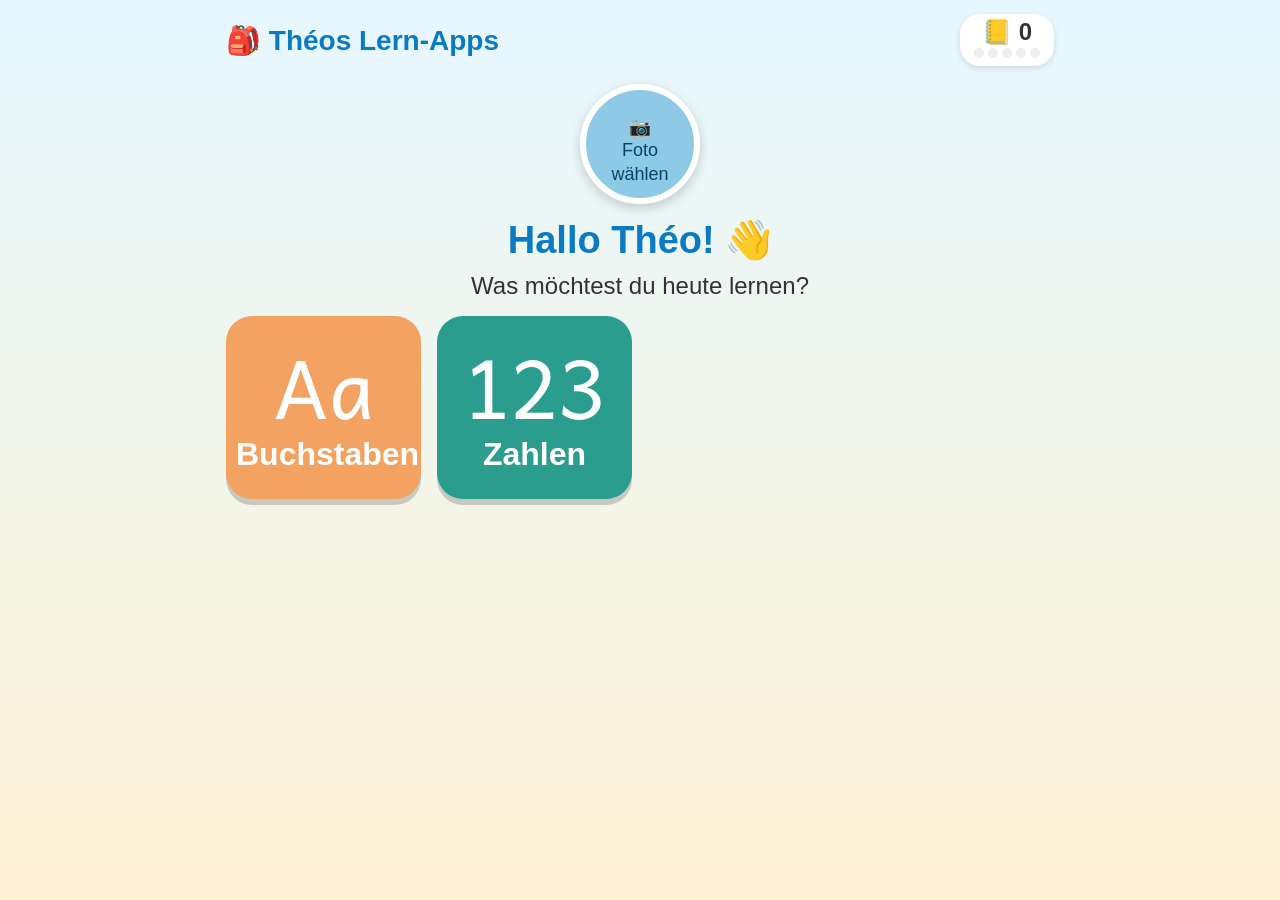
==== index.html @ d90fa085 "Théos Lern-Apps: Buchstaben und Zahlen Startseite, gemeinsames Sammelalbum (alle 5 richtigen ein Sti" ====
<!DOCTYPE html>
<html lang="de">
<head>
  <meta charset="UTF-8">
  <meta name="viewport" content="width=device-width, initial-scale=1.0, user-scalable=no">
  <meta name="apple-mobile-web-app-capable" content="yes">
  <meta name="apple-mobile-web-app-title" content="Théo">
  <title>Théos Lern-Apps</title>
  <link rel="preconnect" href="https://fonts.googleapis.com">
  <link rel="preconnect" href="https://fonts.gstatic.com" crossorigin>
  <link href="https://fonts.googleapis.com/css2?family=Andika:wght@400;700&display=swap" rel="stylesheet">
  <link rel="stylesheet" href="gemeinsam.css">
  <style>
    .karte { text-decoration: none; display: block; padding: 26px 10px 22px; }
    .karte .bild { font-size: 80px; }
    .karte .name { font-size: 32px; }
    .karte.buchstaben { background: #f4a261; }
    .karte.zahlen { background: #2a9d8f; }
  </style>
</head>
<body>
  <div class="kopf">
    <h1>🎒 Théos Lern-Apps</h1>
    <button class="album-knopf" id="albumKnopf" aria-label="Sammelalbum">
      <span class="album-zahl">📒 <span id="albumZahl">0</span></span>
      <span class="album-punkte" id="albumPunkte"></span>
    </button>
  </div>
  <div class="seite">
    <div class="begruessung">
      <label class="foto">
        <img id="foto" alt="Foto">
        <span id="fotoHinweis">📷<br>Foto<br>wählen</span>
        <input type="file" id="fotoWahl" accept="image/*" style="display:none">
      </label>
      <h2>Hallo <span id="name"></span>! <span class="winken">👋</span></h2>
      <div class="serie" id="serie" hidden></div>
    </div>
    <p class="frage">Was möchtest du heute lernen?</p>
    <div class="raster">
      <a class="karte buchstaben" href="buchstaben/"><span class="bild schrift">Aa</span><span class="name">Buchstaben</span></a>
      <a class="karte zahlen" href="zahlen/"><span class="bild schrift">123</span><span class="name">Zahlen</span></a>
    </div>
  </div>
  <div id="stickerPlus"></div>
  <dialog id="album"></dialog>
  <script src="gemeinsam.js"></script>
  <script>
    fotoEinrichten();
    albumEinrichten();
  </script>
</body>
</html>
---- gemeinsam.css ----
/* ================= GEMEINSAMES AUSSEHEN für Théos Apps =================
   Gleicher Stil wie Rémis Apps, aber grösser und mit weniger Text. */
* { box-sizing: border-box; }
[hidden] { display: none !important; }

body {
  margin: 0;
  font-family: "Trebuchet MS", Arial, sans-serif;
  background: linear-gradient(#e6f7ff, #fff3d6);
  min-height: 100vh;
  color: #333;
  text-align: center;
  -webkit-user-select: none;
  user-select: none;
  -webkit-touch-callout: none;
}
button { font-family: inherit; cursor: pointer; touch-action: manipulation; color: inherit; }

/* Schulschrift für Buchstaben und Zahlen (einstöckiges a wie in der Schule) */
.schrift { font-family: "Andika", "Trebuchet MS", Arial, sans-serif; }

/* Kopfzeile */
.kopf { display: flex; justify-content: space-between; align-items: center; padding: 14px 16px; max-width: 860px; margin: 0 auto; }
h1 { margin: 0; font-size: 28px; color: #0a7bc2; }

/* Begrüssung mit Foto */
.begruessung { margin: 4px 0 10px; }
.foto { display: inline-block; width: 120px; height: 120px; border-radius: 50%; border: 6px solid white;
        box-shadow: 0 4px 12px rgba(0,0,0,.18); background: #8ecae6; overflow: hidden; cursor: pointer;
        animation: reinhuepfen .8s ease-out; }
.foto img { width: 100%; height: 100%; object-fit: cover; display: none; }
.foto span { display: block; padding-top: 26px; font-size: 18px; color: #04466b; line-height: 1.3; }
.begruessung h2 { font-size: 38px; margin: 10px 0 0; color: #0a7bc2; }
.winken { display: inline-block; animation: winken 1.2s ease-in-out 2; transform-origin: 70% 70%; }
@keyframes reinhuepfen { 0% { transform: scale(.3); opacity: 0; } 70% { transform: scale(1.1); opacity: 1; } 100% { transform: scale(1); } }
@keyframes winken { 0%,100% { transform: rotate(0); } 25% { transform: rotate(20deg); } 75% { transform: rotate(-10deg); } }
.serie { display: inline-block; font-size: 18px; font-weight: bold; color: #c44900; background: #fff1e0;
         border-radius: 16px; padding: 4px 14px; margin-top: 8px; }

/* Startseite: grosse Karten */
.seite { padding: 0 16px 30px; max-width: 860px; margin: 0 auto; }
.frage { font-size: 24px; margin: 6px 0 16px; }
.raster { display: grid; grid-template-columns: repeat(auto-fill, minmax(180px, 1fr)); gap: 16px; }
.karte { border: none; border-radius: 26px; padding: 18px 10px 16px; color: white; box-shadow: 0 6px 0 rgba(0,0,0,.18); }
.karte:active { transform: translateY(5px); box-shadow: 0 1px 0 rgba(0,0,0,.18); }
.karte .bild { font-size: 56px; display: block; line-height: 1.1; }
.karte .name { font-size: 26px; font-weight: bold; display: block; margin: 6px 0 4px; }
.karte .stand { font-size: 18px; display: block; letter-spacing: 2px; }

/* Spielseite */
.spiel { display: none; padding: 0 16px 30px; max-width: 640px; margin: 0 auto; }
.leiste { display: flex; justify-content: space-between; align-items: center; margin-bottom: 8px; }
.knopf-klein { background: white; border: none; border-radius: 16px; font-size: 20px; padding: 10px 16px;
               box-shadow: 0 3px 0 #d6d6d6; }
.knopf-klein:active { transform: translateY(3px); box-shadow: none; }
.vorlesen { font-size: 30px; padding: 6px 16px; }

.aufgabe-bild { font-size: 110px; line-height: 1.15; margin: 4px 0; min-height: 126px; }
.aufgabe-text { font-size: 24px; color: #555; min-height: 32px; margin: 4px 0 14px; }

/* Antwort-Knöpfe: höchstens drei, gross */
.antworten { display: grid; grid-template-columns: repeat(3, 1fr); gap: 16px; max-width: 560px; margin: 0 auto; }
.antwort { font-size: 64px; padding: 14px 0 18px; border: none; border-radius: 26px; background: white;
           box-shadow: 0 6px 0 #d9d9d9; line-height: 1.1; }
.antwort:active { transform: translateY(5px); box-shadow: 0 1px 0 #d9d9d9; }
.antwort.richtig { background: #06d6a0; color: white; box-shadow: 0 6px 0 #04a57b; animation: huepfen .5s; }
.antwort.weg { opacity: .3; animation: wackeln .4s; pointer-events: none; }
@keyframes huepfen { 0%,100% { transform: scale(1); } 50% { transform: scale(1.15); } }
@keyframes wackeln { 0%,100% { transform: translateX(0); } 25% { transform: translateX(-8px); } 75% { transform: translateX(8px); } }

.rueckmeldung { font-size: 28px; font-weight: bold; color: #06a77d; min-height: 40px; margin: 14px 0 2px; }
.bis-sticker { font-size: 17px; color: #777; margin: 6px 0; }
.bis-sticker i { display: inline-block; width: 16px; height: 16px; border-radius: 50%; background: #e6e6e6; margin: 0 3px; vertical-align: -2px; }
.bis-sticker i.voll { background: #ffb703; }

/* Nachfahren */
.nachfahr-box { position: relative; width: min(78vw, 380px); height: min(78vw, 380px); margin: 0 auto;
                background: white; border-radius: 28px; box-shadow: 0 4px 14px rgba(0,0,0,.08); }
.nachfahr-box canvas { width: 100%; height: 100%; touch-action: none; display: block; border-radius: 28px; }
.nachfahr-knoepfe { margin-top: 14px; display: flex; gap: 12px; justify-content: center; }

.zuruecksetzen { margin-top: 30px; background: none; border: none; color: #999; font-size: 14px; text-decoration: underline; }

/* ---------- Sammelalbum (gleich wie bei Rémi, aber Théos eigenes) ---------- */
.album-knopf { display: flex; flex-direction: column; align-items: center; gap: 4px; background: white; border: none;
               border-radius: 20px; padding: 6px 14px 8px; box-shadow: 0 2px 6px rgba(0,0,0,.12); color: #333; }
.album-knopf:active { transform: translateY(2px); }
.album-knopf.landet { animation: landen .5s ease-out; }
@keyframes landen { 0% { transform: scale(1); } 40% { transform: scale(1.25); } 100% { transform: scale(1); } }
.album-zahl { font-size: 24px; font-weight: bold; line-height: 1; }
.album-punkte { display: flex; gap: 4px; }
.album-punkte i { width: 10px; height: 10px; border-radius: 50%; background: #eee; display: block; transition: background .3s; }
.album-punkte i.voll { background: #ffb703; }

#stickerPlus { position: fixed; top: 42%; left: 50%; z-index: 50; pointer-events: none; display: none; background: white;
               border-radius: 28px; padding: 18px 30px 16px; min-width: 230px; box-shadow: 0 10px 30px rgba(0,0,0,.22); border: 5px solid #ffd166; }
#stickerPlus.gold { border-color: #f5b700; background: linear-gradient(#fffbe6, #fff1b8); }
#stickerPlus .s-titel { font-size: 24px; font-weight: bold; color: #0a7bc2; }
#stickerPlus .s-bild { font-size: 120px; line-height: 1.15; }
#stickerPlus.gold .s-bild { filter: drop-shadow(0 0 14px #ffd000); }
#stickerPlus .s-name { font-size: 28px; font-weight: bold; }
#stickerPlus .s-info { font-size: 16px; color: #777; margin-top: 2px; }
#stickerPlus.zeigen { display: block; animation: stickerFlug 2.6s ease-in-out forwards; }
@keyframes stickerFlug {
  0%   { transform: translate(-50%,-50%) scale(.2) rotate(-12deg); opacity: 0; }
  14%  { transform: translate(-50%,-50%) scale(1.12) rotate(4deg); opacity: 1; }
  22%  { transform: translate(-50%,-50%) scale(1) rotate(0); }
  74%  { transform: translate(-50%,-50%) scale(1); opacity: 1; }
  100% { transform: translate(calc(-50% + 36vw), calc(-50% - 38vh)) scale(.12); opacity: .2; }
}
#album { border: none; border-radius: 22px; padding: 18px; width: 94%; max-width: 660px; max-height: 88vh; text-align: center; }
#album::backdrop { background: rgba(0,0,0,.35); }
#album h3 { margin: 0 0 4px; color: #0a7bc2; font-size: 28px; }
#album .a-stand { font-size: 17px; color: #666; margin-bottom: 8px; }
#album .a-seite { font-size: 19px; font-weight: bold; text-align: left; margin: 14px 0 6px; }
#album .a-raster { display: grid; grid-template-columns: repeat(5, 1fr); gap: 8px; }
#album .a-sticker { background: #f6f6f6; border-radius: 14px; padding: 6px 2px; font-size: 13px; color: #555; }
#album .a-sticker b { display: block; font-size: 40px; line-height: 1.2; font-weight: normal; }
#album .a-sticker.hat { background: #fff6d6; color: #333; }
#album .a-sticker.gold { background: linear-gradient(#fff6c2, #ffe27a); box-shadow: 0 0 0 3px #f5b700 inset; }
#album .a-sticker.fehlt b { filter: grayscale(1) brightness(1.6); opacity: .25; }
#album .a-zu { margin-top: 16px; font-size: 24px; font-weight: bold; border: none; border-radius: 18px; padding: 12px 36px;
               background: #06d6a0; color: white; box-shadow: 0 5px 0 #04a57b; }
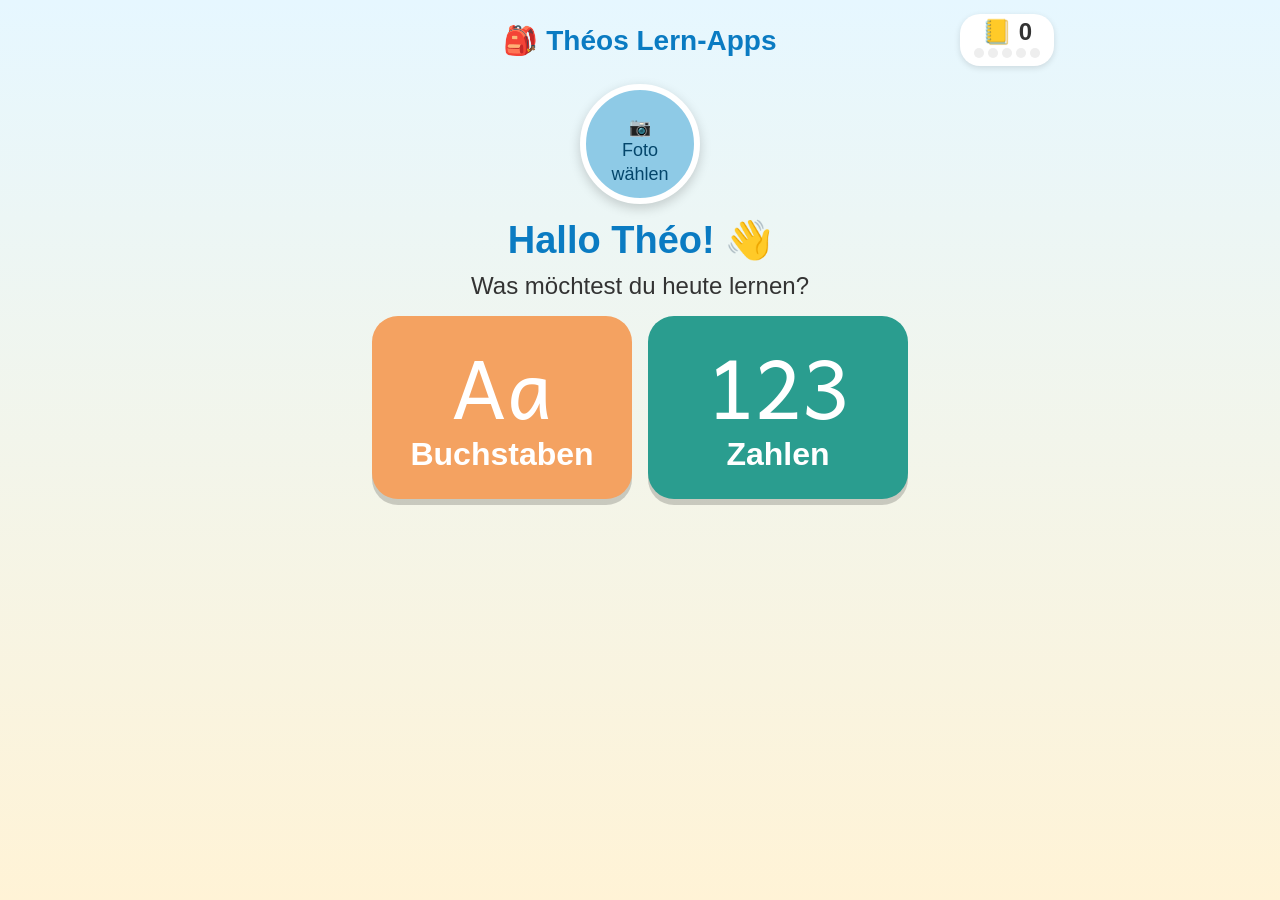
==== commit fa85ead9: "Zentriertes Layout, Start-Knopf und Icons für den Homebildschirm Co-Authored-By: Claude Opus 5.5 <no" ====
--- a/index.html
+++ b/index.html
@@ -5,6 +5,8 @@
   <meta name="viewport" content="width=device-width, initial-scale=1.0, user-scalable=no">
   <meta name="apple-mobile-web-app-capable" content="yes">
   <meta name="apple-mobile-web-app-title" content="Théo">
+  <link rel="apple-touch-icon" href="icon.png">
+  <link rel="icon" type="image/png" href="icon.png">
   <title>Théos Lern-Apps</title>
   <link rel="preconnect" href="https://fonts.googleapis.com">
   <link rel="preconnect" href="https://fonts.gstatic.com" crossorigin>
@@ -12,6 +14,7 @@
   <link rel="stylesheet" href="gemeinsam.css">
   <style>
     .karte { text-decoration: none; display: block; padding: 26px 10px 22px; }
+    .raster > .karte { width: 260px; }
     .karte .bild { font-size: 80px; }
     .karte .name { font-size: 32px; }
     .karte.buchstaben { background: #f4a261; }
@@ -20,6 +23,7 @@
 </head>
 <body>
   <div class="kopf">
+    <div></div>
     <h1>🎒 Théos Lern-Apps</h1>
     <button class="album-knopf" id="albumKnopf" aria-label="Sammelalbum">
       <span class="album-zahl">📒 <span id="albumZahl">0</span></span>
--- a/gemeinsam.css
+++ b/gemeinsam.css
@@ -20,8 +20,14 @@
 .schrift { font-family: "Andika", "Trebuchet MS", Arial, sans-serif; }
 
 /* Kopfzeile */
-.kopf { display: flex; justify-content: space-between; align-items: center; padding: 14px 16px; max-width: 860px; margin: 0 auto; }
-h1 { margin: 0; font-size: 28px; color: #0a7bc2; }
+.kopf { display: grid; grid-template-columns: 1fr auto 1fr; align-items: center; gap: 10px; padding: 14px 16px; max-width: 860px; margin: 0 auto; }
+.kopf .album-knopf { justify-self: end; }
+h1 { margin: 0; font-size: 28px; color: #0a7bc2; text-align: center; }
+/* Knopf zurück zur Auswahl Buchstaben/Zahlen */
+.heim { justify-self: start; display: inline-flex; align-items: center; gap: 6px; background: white; border-radius: 20px;
+        padding: 10px 16px; font-size: 20px; font-weight: bold; color: #0a7bc2; text-decoration: none;
+        box-shadow: 0 3px 0 #d6d6d6; }
+.heim:active { transform: translateY(3px); box-shadow: none; }
 
 /* Begrüssung mit Foto */
 .begruessung { margin: 4px 0 10px; }
@@ -40,7 +46,8 @@
 /* Startseite: grosse Karten */
 .seite { padding: 0 16px 30px; max-width: 860px; margin: 0 auto; }
 .frage { font-size: 24px; margin: 6px 0 16px; }
-.raster { display: grid; grid-template-columns: repeat(auto-fill, minmax(180px, 1fr)); gap: 16px; }
+.raster { display: flex; flex-wrap: wrap; justify-content: center; gap: 16px; }
+.raster > .karte { width: 190px; }
 .karte { border: none; border-radius: 26px; padding: 18px 10px 16px; color: white; box-shadow: 0 6px 0 rgba(0,0,0,.18); }
 .karte:active { transform: translateY(5px); box-shadow: 0 1px 0 rgba(0,0,0,.18); }
 .karte .bild { font-size: 56px; display: block; line-height: 1.1; }
